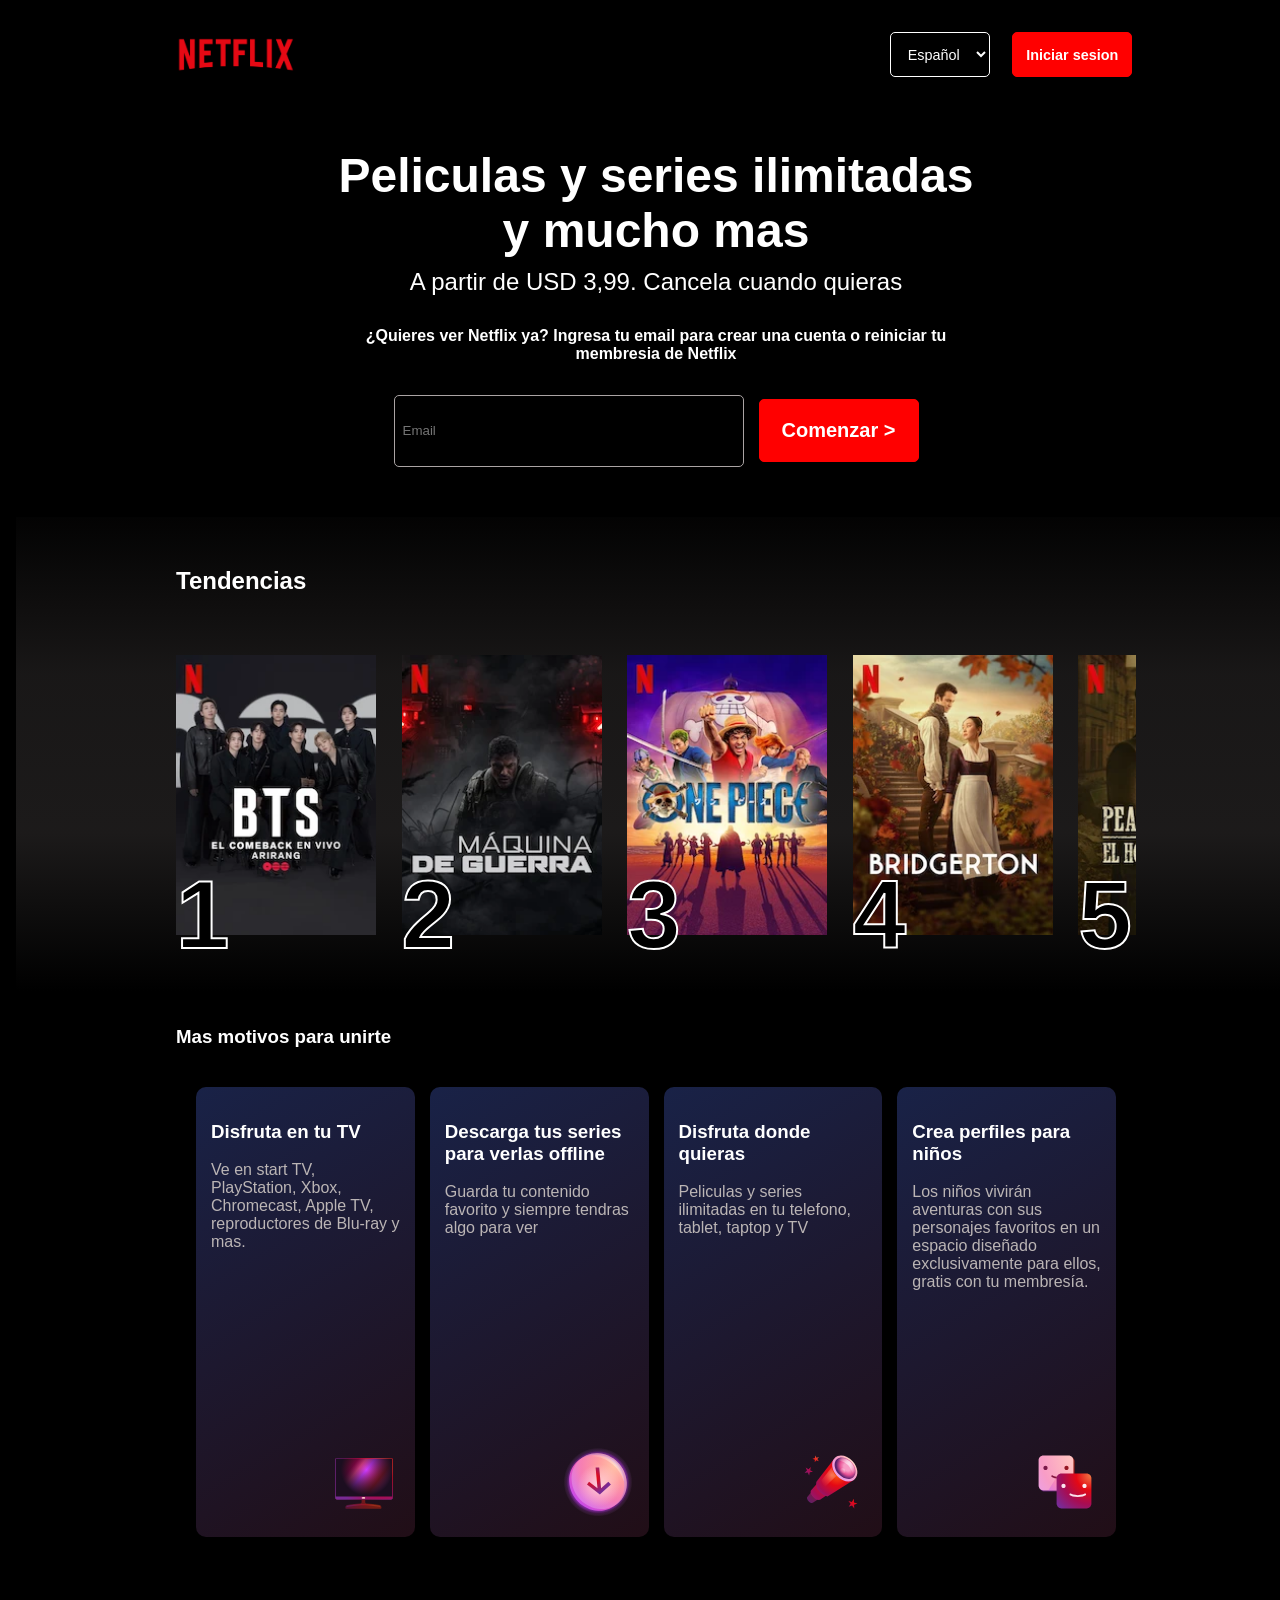
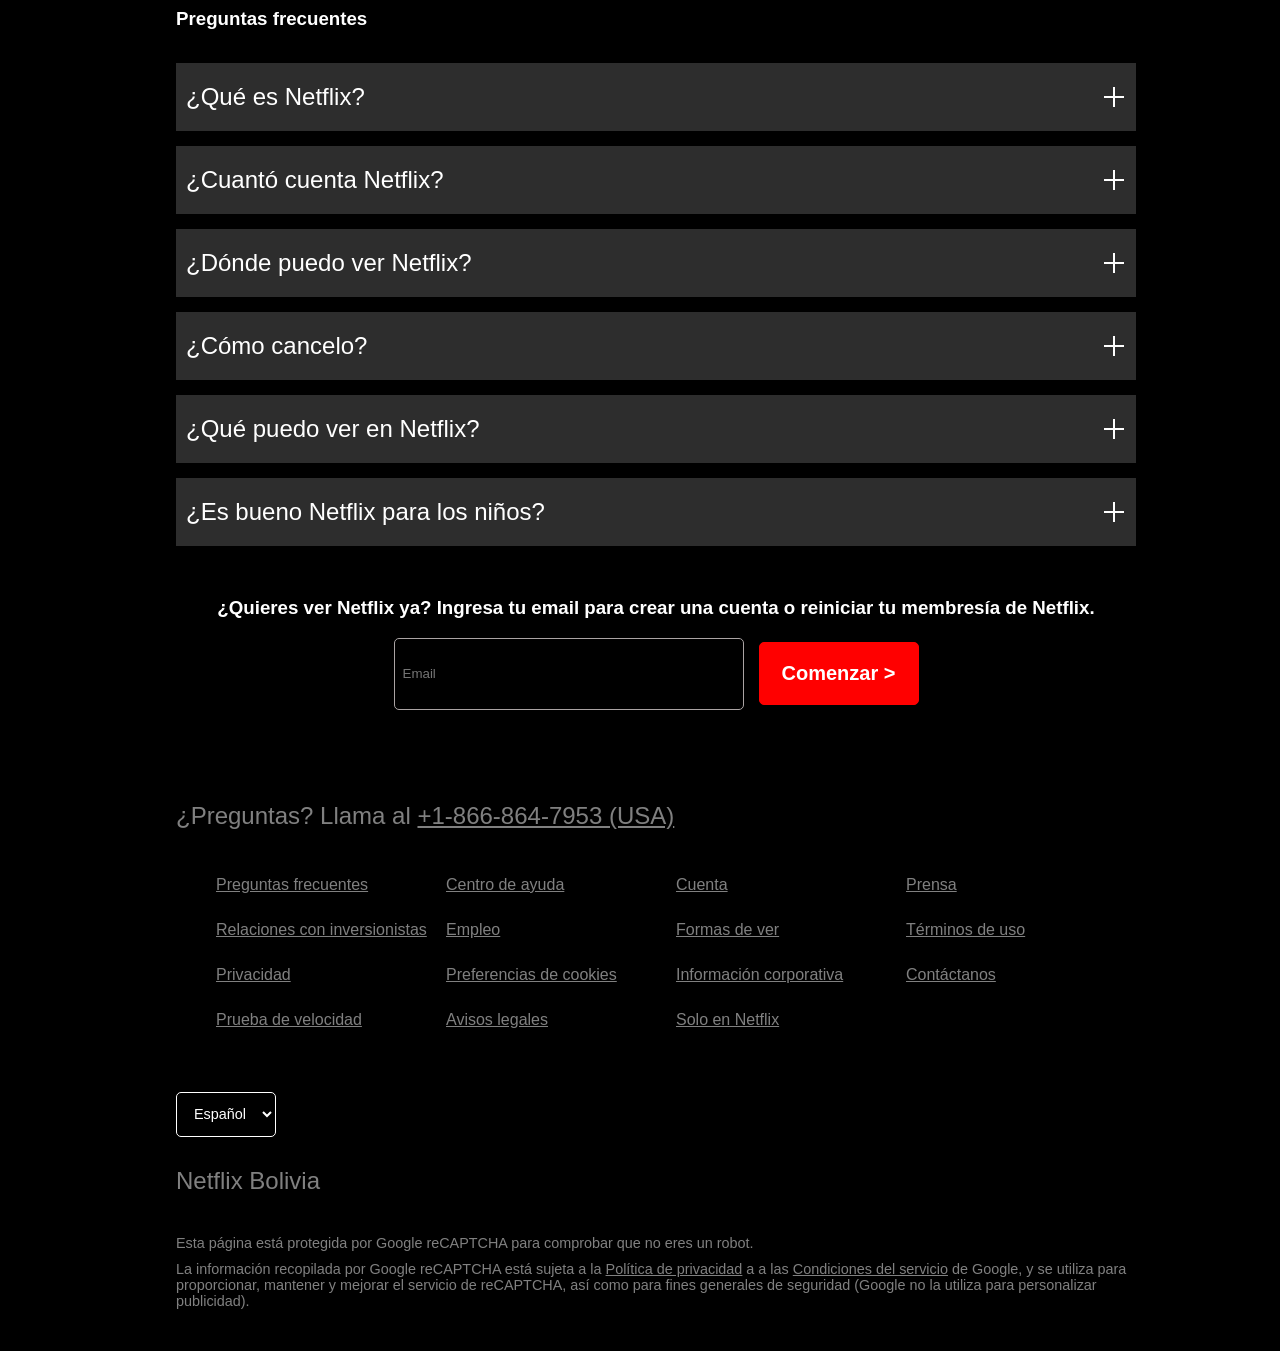
==== login.html @ 53a7bce1 "feat: se realizo el login para el acceso al sistema" ====
<!DOCTYPE html>
<html lang="en">

<head>
    <meta charset="UTF-8">
    <meta name="viewport" content="width=device-width, initial-scale=1.0">
    <link rel="stylesheet" href="styles/login.css">
    <title>Netflix</title>
</head>

<body>
    <div class="layout">
        <header class="header">
            <div class="header_components">
                <!-- <div > -->
                <img class="logo" src="./images/logo.png" alt="Logo Netflix">
                <!-- </div> -->
                <div class="header_comp">
                    <select class="languageSelect languageHeader" id="languageDrop">
                        <!-- <option value="">A</option> -->
                        <option value="es">Español</option>
                        <option value="en">English</option>
                    </select>
                    <button class="btn">Iniciar sesion</button>
                </div>
            </div>
        </header>
        <main>
            <section class="start">
                <div class="contenedor_start">
                    <h1>Peliculas y series ilimitadas y mucho mas</h1>
                    <p>A partir de USD 3,99. Cancela cuando quieras</p>

                    <form action="index.html" method="get">
                        <h4>¿Quieres ver Netflix ya? Ingresa tu email para crear una cuenta o reiniciar tu membresia de
                            Netflix</h4>
                        <div class="form_componentes">
                            <input class="input input_primer_inicio" type="Email" placeholder="Email" required>
                            <button type="submit" class="btn btn_init">Comenzar ></button>
                        </div>
                    </form>
                </div>
            </section>
            <section class="tendencias">
                <div class="tendencias_components">
                    <h2>Tendencias</h2>
                    <div class="contenedor_carrucel">
                        <div class="carrucel " style="background-image: url(./images/1_bts_arirang.webp);">
                            <h1>1</h1>
                        </div>
                        <div class="carrucel" style="background-image: url(./images/2_maquina_de_guerra.webp);">
                            <h1>2</h1>
                        </div>
                        <div class="carrucel" style="background-image: url(./images/3_one_piece.webp);">
                            <h1>3</h1>
                        </div>
                        <div class="carrucel" style="background-image: url(./images/4_bridgerton.webp);">
                            <h1>4</h1>
                        </div>
                        <div class="carrucel" style="background-image: url(./images/5_peaky_blinders.webp);">
                            <h1>5</h1>
                        </div>
                        <div class="carrucel" style="background-image: url(./images/6_reyna_del_flow.webp);">
                            <h1>6</h1>
                        </div>
                        <div class="carrucel" style="background-image: url(./images/7_un_novio_por_suscripcion.webp);">
                            <h1>7</h1>
                        </div>
                        <div class="carrucel" style="background-image: url(./images/8_the_walking_dead.webp);">
                            <h1>8</h1>
                        </div>
                        <div class="carrucel" style="background-image: url(./images/9_steel_ball_run.webp);">
                            <h1>9</h1>
                        </div>
                        <div class="carrucel" style="background-image: url(./images/10_one_piece.webp);">
                            <h1>10</h1>
                        </div>
                    </div>
                </div>
            </section>
            <section class="motivos">
                <h3>Mas motivos para unirte</h3>
                <div class="contenedor">
                    <div class="contenedor_motivos">
                        <h3>Disfruta en tu TV</h3>
                        <p>Ve en start TV, PlayStation, Xbox, Chromecast, Apple TV, reproductores de Blu-ray y mas.</p>
                        <div class="icono_motivos">
                            <svg width="72" height="72" viewBox="0 0 72 72" fill="none">
                                <g id="television-core-small">
                                    <path id="Vector" fill-rule="evenodd" clip-rule="evenodd"
                                        d="M37.2 53.3992C37.2 52.7365 36.6628 52.1992 36 52.1992H34.8C34.1373 52.1992 33.6 52.7365 33.6 53.3992V56.2636C33.6 56.9129 33.0834 57.4433 32.4347 57.4739C30.3013 57.5744 28.1719 57.7834 26.0546 58.1011L19.444 59.0926C18.2692 59.2688 17.4 60.2782 17.4 61.4662V62.0992C17.4 62.4304 17.6686 62.6992 18 62.6992H52.8C53.1314 62.6992 53.4 62.4304 53.4 62.0992V61.4662C53.4 60.2782 52.5309 59.2688 51.3561 59.0926L44.7454 58.1011C42.6282 57.7834 40.4987 57.5744 38.3653 57.4739C37.7167 57.4433 37.2 56.9129 37.2 56.2636V53.3992Z"
                                        fill="url(#paint0_radial_5179_1308)"></path>
                                    <path id="Vector_2"
                                        d="M18.6 60.7388C18.6 60.2306 18.9587 59.796 19.4602 59.711C22.0196 59.2775 29.7585 58.0508 35.4 58.0508C41.0415 58.0508 48.7804 59.2775 51.3398 59.711C51.8412 59.796 52.2 60.2306 52.2 60.7388C52.2 60.902 52.0575 61.0268 51.8967 61.0004C50.1219 60.707 40.9704 59.2409 35.4 59.2409C29.8295 59.2409 20.678 60.707 18.9033 61.0004C18.7425 61.0268 18.6 60.902 18.6 60.7388Z"
                                        fill="url(#paint1_radial_5179_1308)"></path>
                                    <path id="Vector_3"
                                        d="M63 12H8.99995C8.00584 12 7.19995 12.8059 7.19995 13.8V51.6C7.19995 52.5941 8.00584 53.4 8.99995 53.4H63C63.9941 53.4 64.8 52.5941 64.8 51.6V13.8C64.8 12.8059 63.9941 12 63 12Z"
                                        fill="url(#paint2_linear_5179_1308)"></path>
                                    <path id="Vector_4"
                                        d="M63 12H8.99995C8.00584 12 7.19995 12.8059 7.19995 13.8V51.6C7.19995 52.5941 8.00584 53.4 8.99995 53.4H63C63.9941 53.4 64.8 52.5941 64.8 51.6V13.8C64.8 12.8059 63.9941 12 63 12Z"
                                        fill="url(#paint3_radial_5179_1308)"></path>
                                    <path id="Vector_5" fill-rule="evenodd" clip-rule="evenodd"
                                        d="M8.99995 12.6H63C63.663 12.6 64.2 13.1372 64.2 13.8V50.4H7.79995V13.8C7.79995 13.1372 8.33719 12.6 8.99995 12.6ZM7.19995 50.4V13.8C7.19995 12.8059 8.00581 12 8.99995 12H63C63.9942 12 64.8 12.8059 64.8 13.8V50.4V51.6C64.8 52.5941 63.9942 53.4 63 53.4H8.99995C8.00581 53.4 7.19995 52.5941 7.19995 51.6V50.4Z"
                                        fill="url(#paint4_radial_5179_1308)"></path>
                                    <path id="Vector_6"
                                        d="M35.4 52.8C36.3941 52.8 37.2 52.3971 37.2 51.9C37.2 51.4029 36.3941 51 35.4 51C34.4059 51 33.6 51.4029 33.6 51.9C33.6 52.3971 34.4059 52.8 35.4 52.8Z"
                                        fill="url(#paint5_radial_5179_1308)"></path>
                                </g>
                                <defs>
                                    <radialGradient id="paint0_radial_5179_1308" cx="0" cy="0" r="1"
                                        gradientUnits="userSpaceOnUse"
                                        gradientTransform="translate(50.3269 49.3723) rotate(118.526) scale(55.1579 46.2871)">
                                        <stop stop-color="#802600"></stop>
                                        <stop offset="0.333333" stop-color="#6F181D"></stop>
                                        <stop offset="0.666667" stop-color="#5B1333"></stop>
                                        <stop offset="1" stop-color="#391945"></stop>
                                    </radialGradient>
                                    <radialGradient id="paint1_radial_5179_1308" cx="0" cy="0" r="1"
                                        gradientUnits="userSpaceOnUse"
                                        gradientTransform="translate(48.1077 53.6128) rotate(158.116) scale(32.7275 42.219)">
                                        <stop stop-color="#99421D"></stop>
                                        <stop offset="0.333333" stop-color="#99161D"></stop>
                                        <stop offset="0.666667" stop-color="#7D1845"></stop>
                                        <stop offset="1" stop-color="#59216E"></stop>
                                    </radialGradient>
                                    <linearGradient id="paint2_linear_5179_1308" x1="10.4727" y1="14.9572" x2="56.1755"
                                        y2="51.4814" gradientUnits="userSpaceOnUse">
                                        <stop stop-color="#99161D"></stop>
                                        <stop offset="0.245283" stop-color="#CA005B"></stop>
                                        <stop offset="0.346698" stop-color="#FF479A"></stop>
                                        <stop offset="0.46934" stop-color="#CC3CFF"></stop>
                                        <stop offset="0.735849" stop-color="#BC1A22"></stop>
                                        <stop offset="1" stop-color="#C94FF5"></stop>
                                    </linearGradient>
                                    <radialGradient id="paint3_radial_5179_1308" cx="0" cy="0" r="1"
                                        gradientUnits="userSpaceOnUse"
                                        gradientTransform="translate(38.6181 23.8286) rotate(90) scale(25.9571 25.8545)">
                                        <stop stop-color="#1C0E20" stop-opacity="0"></stop>
                                        <stop offset="1" stop-color="#1C0E20"></stop>
                                    </radialGradient>
                                    <radialGradient id="paint4_radial_5179_1308" cx="0" cy="0" r="1"
                                        gradientUnits="userSpaceOnUse"
                                        gradientTransform="translate(54 20.1938) rotate(144.293) scale(47.2897 44.8232)">
                                        <stop stop-color="#EF7744"></stop>
                                        <stop offset="0.333333" stop-color="#E50914"></stop>
                                        <stop offset="0.666667" stop-color="#A70D53"></stop>
                                        <stop offset="1" stop-color="#792A95"></stop>
                                    </radialGradient>
                                    <radialGradient id="paint5_radial_5179_1308" cx="0" cy="0" r="1"
                                        gradientUnits="userSpaceOnUse"
                                        gradientTransform="translate(36.525 51.3562) rotate(135) scale(4.58735)">
                                        <stop stop-color="#FFDCCC"></stop>
                                        <stop offset="0.333333" stop-color="#FFBDC0"></stop>
                                        <stop offset="0.666667" stop-color="#F89DC6"></stop>
                                        <stop offset="1" stop-color="#E4A1FA"></stop>
                                    </radialGradient>
                                </defs>
                            </svg>
                        </div>
                    </div>
                    <div class="contenedor_motivos">
                        <h3>Descarga tus series para verlas offline</h3>
                        <p>Guarda tu contenido favorito y siempre tendras algo para ver</p>
                        <div class="icono_motivos">
                            <svg width="72" height="72" viewBox="0 0 72 72" fill="none">
                                <g id="download-core-small">
                                    <path id="Vector"
                                        d="M36 70.2008C54.8882 70.2008 70.2001 54.8889 70.2001 36.0008C70.2001 17.1126 54.8882 1.80078 36 1.80078C17.1119 1.80078 1.80005 17.1126 1.80005 36.0008C1.80005 54.8889 17.1119 70.2008 36 70.2008Z"
                                        fill="url(#paint0_radial_5179_7940)"></path>
                                    <path id="Vector_2" opacity="0.4"
                                        d="M64.7658 36.195C65.5206 51.5916 53.7908 63.5824 38.5668 62.977C23.3428 62.3722 10.3893 49.4 9.63446 34.0034C8.87954 18.6068 20.6091 6.61594 35.8331 7.22116C51.0571 7.82638 64.0104 20.7984 64.7658 36.195Z"
                                        fill="url(#paint1_radial_5179_7940)"></path>
                                    <path id="Vector_3"
                                        d="M62.3657 37.9958C63.1205 53.3924 51.3908 65.3832 36.1668 64.7778C20.9428 64.173 7.9893 51.2008 7.23444 35.8041C6.47952 20.4075 18.2091 8.41672 33.4331 9.02194C48.6571 9.62716 61.6103 22.5992 62.3657 37.9958Z"
                                        fill="url(#paint2_radial_5179_7940)"></path>
                                    <path id="Vector_4" opacity="0.5"
                                        d="M64.7658 36.195C65.5206 51.5916 53.7908 63.5824 38.5668 62.977C23.3428 62.3722 10.3893 49.4 9.63446 34.0034C8.87954 18.6068 20.6091 6.61594 35.8331 7.22116C51.0571 7.82638 64.0104 20.7984 64.7658 36.195Z"
                                        fill="url(#paint3_radial_5179_7940)"></path>
                                    <path id="Vector_5" opacity="0.6"
                                        d="M36.9 60.6C48.6636 60.6 58.2 51.0637 58.2 39.3C58.2 27.5363 48.6636 18 36.9 18C25.1363 18 15.6 27.5363 15.6 39.3C15.6 51.0637 25.1363 60.6 36.9 60.6Z"
                                        fill="url(#paint4_radial_5179_7940)"></path>
                                    <path id="Vector_6" fill-rule="evenodd" clip-rule="evenodd"
                                        d="M39.0849 42.2727L46.3387 35.76L48.8945 38.5142L38.9118 47.477L37.8466 48.4333L36.6071 47.477L24.9899 38.5142L27.0434 35.76L35.4849 42.2727L33.6 21.6016H37.2L39.0849 42.2727Z"
                                        fill="url(#paint5_radial_5179_7940)"></path>
                                    <path id="Vector_7" opacity="0.4" fill-rule="evenodd" clip-rule="evenodd"
                                        d="M61.6566 34.9618C61.7832 35.3893 62.391 35.3233 62.3694 34.878C61.6962 21.1369 50.1509 9.55975 36.5817 9.01957C34.4606 8.93515 32.4155 9.12541 30.4772 9.55909C30.0745 9.64915 30.1575 10.2082 30.5697 10.2246C45.0094 10.7979 57.6246 21.2971 61.6566 34.9618Z"
                                        fill="url(#paint6_radial_5179_7940)"></path>
                                </g>
                                <defs>
                                    <radialGradient id="paint0_radial_5179_7940" cx="0" cy="0" r="1"
                                        gradientUnits="userSpaceOnUse"
                                        gradientTransform="translate(36.0001 36.1837) rotate(-90) scale(34.3829)">
                                        <stop offset="0.782019" stop-color="#982DBE"></stop>
                                        <stop offset="0.906819" stop-color="#B038DC" stop-opacity="0.2"></stop>
                                        <stop offset="1" stop-color="#E4A1FA" stop-opacity="0"></stop>
                                    </radialGradient>
                                    <radialGradient id="paint1_radial_5179_7940" cx="0" cy="0" r="1"
                                        gradientUnits="userSpaceOnUse"
                                        gradientTransform="translate(52.9937 20.0992) rotate(135) scale(49.9836)">
                                        <stop stop-color="#FFDCCC"></stop>
                                        <stop offset="0.333333" stop-color="#FFBDC0"></stop>
                                        <stop offset="0.666667" stop-color="#F89DC6"></stop>
                                        <stop offset="1" stop-color="#E4A1FA"></stop>
                                    </radialGradient>
                                    <radialGradient id="paint2_radial_5179_7940" cx="0" cy="0" r="1"
                                        gradientUnits="userSpaceOnUse"
                                        gradientTransform="translate(52.7999 19.6937) rotate(135) scale(53.1037)">
                                        <stop stop-color="#FFA984"></stop>
                                        <stop offset="0.333333" stop-color="#FF787F"></stop>
                                        <stop offset="0.666667" stop-color="#F45FA2"></stop>
                                        <stop offset="1" stop-color="#C44AF1"></stop>
                                    </radialGradient>
                                    <radialGradient id="paint3_radial_5179_7940" cx="0" cy="0" r="1"
                                        gradientUnits="userSpaceOnUse"
                                        gradientTransform="translate(52.9937 20.0992) rotate(135) scale(49.9836)">
                                        <stop stop-color="#FFDCCC"></stop>
                                        <stop offset="0.333333" stop-color="#FFBDC0"></stop>
                                        <stop offset="0.666667" stop-color="#F89DC6"></stop>
                                        <stop offset="1" stop-color="#E4A1FA"></stop>
                                    </radialGradient>
                                    <radialGradient id="paint4_radial_5179_7940" cx="0" cy="0" r="1"
                                        gradientUnits="userSpaceOnUse"
                                        gradientTransform="translate(36.9 39.3) scale(21.3)">
                                        <stop stop-color="white"></stop>
                                        <stop offset="1" stop-color="white" stop-opacity="0"></stop>
                                    </radialGradient>
                                    <radialGradient id="paint5_radial_5179_7940" cx="0" cy="0" r="1"
                                        gradientUnits="userSpaceOnUse"
                                        gradientTransform="translate(31.2 32.1016) rotate(39.5226) scale(15.5567)">
                                        <stop stop-color="#EF7744"></stop>
                                        <stop offset="0.2406" stop-color="#E50914"></stop>
                                        <stop offset="1" stop-color="#792A95"></stop>
                                    </radialGradient>
                                    <radialGradient id="paint6_radial_5179_7940" cx="0" cy="0" r="1"
                                        gradientUnits="userSpaceOnUse"
                                        gradientTransform="translate(50.7 21.3) rotate(-180) scale(30)">
                                        <stop stop-color="white"></stop>
                                        <stop offset="1" stop-color="white" stop-opacity="0"></stop>
                                    </radialGradient>
                                </defs>
                            </svg>
                        </div>
                    </div>
                    <div class="contenedor_motivos">
                        <h3>Disfruta donde quieras</h3>
                        <p>Peliculas y series ilimitadas en tu telefono, tablet, taptop y TV</p>
                        <div class="icono_motivos">
                            <svg width="72" height="72" viewBox="0 0 72 72" fill="none">
                                <g id="telescope-core-small">
                                    <path id="Vector"
                                        d="M24.0492 36.6016L33.6 46.3898L17.8029 56.8633C17.8029 56.8633 15.8891 57.6983 13.625 55.2638C11.361 52.8293 12.1235 51.238 12.1235 51.238L24.0492 36.6016Z"
                                        fill="url(#paint0_radial_5179_1664)"></path>
                                    <path id="Vector_2"
                                        d="M25.0344 34.1992L36 46.151L25.0616 53.8043C25.0616 53.8043 21.8289 55.0984 18.0987 51.0172C14.3686 46.9358 15.9198 44.5105 15.9198 44.5105L25.0344 34.1992Z"
                                        fill="url(#paint1_radial_5179_1664)"></path>
                                    <path id="Vector_3"
                                        d="M39 13.0195L59.1 33.6788L32.5325 50.4142C32.5325 50.4142 28.7459 50.2552 24.3978 45.4897C20.0498 40.7243 21.4096 35.8101 21.4096 35.8101L39 13.0195Z"
                                        fill="url(#paint2_radial_5179_1664)"></path>
                                    <path id="Vector_4"
                                        d="M57.6709 15.3516C63.1044 21.2807 63.9858 29.2883 59.6386 33.2371C55.2916 37.186 47.3628 35.5806 41.9292 29.6515C36.4954 23.7224 35.6145 15.7148 39.9615 11.766C44.3084 7.81716 52.2372 9.42252 57.6709 15.3516Z"
                                        fill="url(#paint3_radial_5179_1664)"></path>
                                    <path id="Vector_5"
                                        d="M58.3787 31.255C54.8121 34.5032 48.2143 33.0817 43.6421 28.0798C39.07 23.078 38.2547 16.39 41.8213 13.1419C45.3879 9.89364 51.9857 11.3152 56.5579 16.3171C61.1298 21.3189 61.9452 28.0069 58.3787 31.255Z"
                                        fill="url(#paint4_radial_5179_1664)"></path>
                                    <path id="Vector_6" opacity="0.85"
                                        d="M59.6783 28.823C60.576 24.1785 59.6544 20.5934 56.1603 16.6199C52.6662 12.6464 47.3508 10.8657 43.7796 12.7598C39.371 15.098 48.3734 13.5961 53.4577 19.5815C57.8259 24.724 58.8516 33.1009 59.6783 28.823Z"
                                        fill="url(#paint5_radial_5179_1664)"></path>
                                    <path id="Vector_7" opacity="0.4"
                                        d="M50.3979 25.2452C50.4549 26.7239 49.2932 27.7677 47.8032 27.5766C46.3131 27.3856 45.059 26.032 45.002 24.5532C44.945 23.0745 46.1067 22.0307 47.5968 22.2218C49.0868 22.4128 50.341 23.7664 50.3979 25.2452Z"
                                        fill="url(#paint6_radial_5179_1664)"></path>
                                    <path id="Vector_8" opacity="0.6"
                                        d="M36.9217 21.0039L26.4258 34.3627C26.3297 36.4604 28.2903 39.5534 30.0334 40.8344L41.2345 29.9105C39.6 28.2005 36.9591 24.1025 36.9217 21.0039Z"
                                        fill="url(#paint7_radial_5179_1664)"></path>
                                    <path id="Vector_9" fill-rule="evenodd" clip-rule="evenodd"
                                        d="M20.0576 9.60156L21.479 11.7187L24 11.0654L22.3575 13.0272L23.7789 15.1444L21.3424 14.2397L19.7 16.2016L19.8365 13.6806L17.4 12.7759L19.9209 12.1225L20.0576 9.60156ZM58.776 52.8016L58.9623 56.4685L62.4 57.4188L59.0774 58.7347L59.2637 62.4016L57.0239 59.548L53.7014 60.8638L55.6397 57.7843L53.4 54.9307L56.8377 55.8811L58.776 52.8016ZM15.206 24.2101L15.8768 21.0016L13.4793 23.1964L10.6853 21.5563L11.9975 24.553L9.59998 26.7478L12.8085 26.405L14.1207 29.4016L14.7915 26.1931L18 25.8502L15.206 24.2101Z"
                                        fill="url(#paint8_linear_5179_1664)"></path>
                                </g>
                                <defs>
                                    <radialGradient id="paint0_radial_5179_1664" cx="0" cy="0" r="1"
                                        gradientUnits="userSpaceOnUse"
                                        gradientTransform="translate(36.6875 32.7016) rotate(135) scale(34.9134)">
                                        <stop stop-color="#99421D"></stop>
                                        <stop offset="0.333333" stop-color="#99161D"></stop>
                                        <stop offset="0.666667" stop-color="#7D1845"></stop>
                                        <stop offset="1" stop-color="#59216E"></stop>
                                    </radialGradient>
                                    <radialGradient id="paint1_radial_5179_1664" cx="0" cy="0" r="1"
                                        gradientUnits="userSpaceOnUse"
                                        gradientTransform="translate(42.5937 27.2992) rotate(135) scale(44.5477 44.5279)">
                                        <stop stop-color="#EF7744"></stop>
                                        <stop offset="0.333333" stop-color="#E50914"></stop>
                                        <stop offset="0.666667" stop-color="#A70D53"></stop>
                                        <stop offset="1" stop-color="#792A95"></stop>
                                    </radialGradient>
                                    <radialGradient id="paint2_radial_5179_1664" cx="0" cy="0" r="1"
                                        gradientUnits="userSpaceOnUse"
                                        gradientTransform="translate(42.3 29.106) rotate(135) scale(31.8127)">
                                        <stop stop-color="#FB540D"></stop>
                                        <stop offset="0.333333" stop-color="#E50914"></stop>
                                        <stop offset="0.666667" stop-color="#A70D53"></stop>
                                        <stop offset="1" stop-color="#792A95"></stop>
                                    </radialGradient>
                                    <radialGradient id="paint3_radial_5179_1664" cx="0" cy="0" r="1"
                                        gradientUnits="userSpaceOnUse"
                                        gradientTransform="translate(57.675 14.7078) rotate(134.326) scale(24.0433 24.0367)">
                                        <stop stop-color="#FFDCCC"></stop>
                                        <stop offset="0.333333" stop-color="#FFBDC0"></stop>
                                        <stop offset="0.666667" stop-color="#F89DC6"></stop>
                                        <stop offset="1" stop-color="#E4A1FA"></stop>
                                    </radialGradient>
                                    <radialGradient id="paint4_radial_5179_1664" cx="0" cy="0" r="1"
                                        gradientUnits="userSpaceOnUse"
                                        gradientTransform="translate(52.1305 21.273) rotate(141.875) scale(9.87138 12.8159)">
                                        <stop offset="0.307292" stop-color="#F89DC6"></stop>
                                        <stop offset="0.645392" stop-color="#E75094"></stop>
                                        <stop offset="1" stop-color="#59216E"></stop>
                                    </radialGradient>
                                    <radialGradient id="paint5_radial_5179_1664" cx="0" cy="0" r="1"
                                        gradientUnits="userSpaceOnUse"
                                        gradientTransform="translate(55.8 15.6) rotate(135) scale(13.1522)">
                                        <stop stop-color="white"></stop>
                                        <stop offset="1" stop-color="white" stop-opacity="0"></stop>
                                    </radialGradient>
                                    <radialGradient id="paint6_radial_5179_1664" cx="0" cy="0" r="1"
                                        gradientUnits="userSpaceOnUse"
                                        gradientTransform="translate(49.2362 22.9648) rotate(131.079) scale(5.08644 6.006)">
                                        <stop stop-color="white"></stop>
                                        <stop offset="1" stop-color="white" stop-opacity="0"></stop>
                                    </radialGradient>
                                    <radialGradient id="paint7_radial_5179_1664" cx="0" cy="0" r="1"
                                        gradientUnits="userSpaceOnUse"
                                        gradientTransform="translate(36.8758 29.1353) rotate(137.622) scale(13.5764)">
                                        <stop stop-color="#FFA984"></stop>
                                        <stop offset="1" stop-color="#F7636B" stop-opacity="0"></stop>
                                    </radialGradient>
                                    <linearGradient id="paint8_linear_5179_1664" x1="44.65" y1="27.9016" x2="24.25"
                                        y2="48.3016" gradientUnits="userSpaceOnUse">
                                        <stop stop-color="#EF7744"></stop>
                                        <stop offset="0.333333" stop-color="#E50914"></stop>
                                        <stop offset="0.666667" stop-color="#A70D53"></stop>
                                        <stop offset="1" stop-color="#792A95"></stop>
                                    </linearGradient>
                                </defs>
                            </svg>
                        </div>
                    </div>
                    <div class="contenedor_motivos">
                        <h3>Crea perfiles para niños</h3>
                        <p>Los niños vivirán aventuras con sus personajes favoritos en un espacio diseñado
                            exclusivamente
                            para
                            ellos, gratis con tu membresía.</p>
                        <div class="icono_motivos">
                            <svg width="72" height="72" viewBox="0 0 72 72" fill="none">
                                <g id="profiles-core-small">
                                    <path id="Vector"
                                        d="M10.8 15.6008C10.8 12.9499 12.949 10.8008 15.5999 10.8008H40.8C43.4509 10.8008 45.6 12.9498 45.6 15.6008V40.8007C45.6 43.4516 43.4509 45.6007 40.8 45.6007H15.6C12.949 45.6007 10.8 43.4517 10.8 40.8007V15.6008Z"
                                        fill="url(#paint0_radial_5179_7919)"></path>
                                    <path id="Vector_2"
                                        d="M9.59998 14.4016C9.59998 11.7506 11.749 9.60162 14.4 9.60156H39.6C42.251 9.60156 44.4 11.7506 44.4 14.4016V39.6015C44.4 42.2525 42.251 44.4015 39.6 44.4015H14.4C11.749 44.4016 9.59998 42.2525 9.59998 39.6015V14.4016Z"
                                        fill="url(#paint1_radial_5179_7919)"></path>
                                    <path id="Vector_3"
                                        d="M18.6 21.9008C18.6 23.0606 17.6598 24.0008 16.5 24.0008C15.3402 24.0008 14.4 23.0606 14.4 21.9008C14.4 20.741 15.3402 19.8008 16.5 19.8008C17.6598 19.8008 18.6 20.741 18.6 21.9008Z"
                                        fill="url(#paint2_radial_5179_7919)"></path>
                                    <path id="Vector_4"
                                        d="M39.6 21.9008C39.6 23.0606 38.6598 24.0008 37.5 24.0008C36.3402 24.0008 35.4 23.0606 35.4 21.9008C35.4 20.741 36.3402 19.8008 37.5 19.8008C38.6598 19.8008 39.6 20.741 39.6 21.9008Z"
                                        fill="url(#paint3_radial_5179_7919)"></path>
                                    <path id="Vector_5"
                                        d="M23.6713 29.4501C23.2437 29.1967 22.6917 29.3379 22.4383 29.7655C22.1848 30.1932 22.3261 30.7452 22.7537 30.9986C23.8254 31.6337 26.769 32.7744 30.6375 32.7744C34.506 32.7744 37.4497 31.6337 38.5213 30.9986C38.949 30.7452 39.0902 30.1932 38.8368 29.7655C38.5834 29.3379 38.0313 29.1967 37.6037 29.4501C36.8191 29.9151 34.194 30.9744 30.6375 30.9744C27.081 30.9744 24.456 29.9151 23.6713 29.4501Z"
                                        fill="url(#paint4_radial_5179_7919)"></path>
                                    <path id="Vector_6" opacity="0.35"
                                        d="M19.2 44.4016H28.2L32.4 27.6016C30.2787 28.1801 28.4542 29.5387 27.2921 31.4053L19.2 44.4016Z"
                                        fill="url(#paint5_radial_5179_7919)"></path>
                                    <path id="Vector_7"
                                        d="M27.6 32.4016C27.6 29.7506 29.749 27.6016 32.4 27.6016L57.6 27.6016C60.2508 27.6016 62.4 29.7506 62.4 32.4016V57.6015C62.4 60.2524 60.2508 62.4016 57.6 62.4016H32.4C29.749 62.4016 27.6 60.2524 27.6 57.6016V32.4016Z"
                                        fill="url(#paint6_radial_5179_7919)"></path>
                                    <path id="Vector_8"
                                        d="M36.6 39.9008C36.6 41.0606 35.6598 42.0008 34.5 42.0008C33.3402 42.0008 32.4 41.0606 32.4 39.9008C32.4 38.741 33.3402 37.8008 34.5 37.8008C35.6598 37.8008 36.6 38.741 36.6 39.9008Z"
                                        fill="url(#paint7_radial_5179_7919)"></path>
                                    <path id="Vector_9"
                                        d="M57.6 39.9008C57.6 41.0606 56.6598 42.0008 55.5 42.0008C54.3402 42.0008 53.4 41.0606 53.4 39.9008C53.4 38.741 54.3402 37.8008 55.5 37.8008C56.6598 37.8008 57.6 38.741 57.6 39.9008Z"
                                        fill="url(#paint8_radial_5179_7919)"></path>
                                    <path id="Vector_10"
                                        d="M41.8213 47.6025C41.3937 47.349 40.8416 47.4903 40.5882 47.9179C40.3348 48.3455 40.476 48.8976 40.9037 49.1509C41.9753 49.786 44.919 50.9267 48.7875 50.9267C52.656 50.9267 55.5996 49.786 56.6713 49.1509C57.0989 48.8976 57.2402 48.3455 56.9867 47.9179C56.7333 47.4903 56.1813 47.349 55.7537 47.6025C54.969 48.0674 52.344 49.1267 48.7875 49.1267C45.231 49.1267 42.6059 48.0674 41.8213 47.6025Z"
                                        fill="url(#paint9_radial_5179_7919)"></path>
                                </g>
                                <defs>
                                    <radialGradient id="paint0_radial_5179_7919" cx="0" cy="0" r="1"
                                        gradientUnits="userSpaceOnUse"
                                        gradientTransform="translate(39.075 17.6882) rotate(135) scale(32.8097)">
                                        <stop stop-color="#99421D"></stop>
                                        <stop offset="0.333333" stop-color="#99161D"></stop>
                                        <stop offset="0.666667" stop-color="#7D1845"></stop>
                                        <stop offset="1" stop-color="#59216E"></stop>
                                    </radialGradient>
                                    <radialGradient id="paint1_radial_5179_7919" cx="0" cy="0" r="1"
                                        gradientUnits="userSpaceOnUse"
                                        gradientTransform="translate(62.4 8.70157) rotate(133.87) scale(75.3216)">
                                        <stop stop-color="#FFDCCC"></stop>
                                        <stop offset="0.333333" stop-color="#FFBDC0"></stop>
                                        <stop offset="0.666667" stop-color="#F89DC6"></stop>
                                        <stop offset="1" stop-color="#E4A1FA"></stop>
                                    </radialGradient>
                                    <radialGradient id="paint2_radial_5179_7919" cx="0" cy="0" r="1"
                                        gradientUnits="userSpaceOnUse"
                                        gradientTransform="translate(60.3 11.1008) rotate(133.939) scale(68.7426 55.9547)">
                                        <stop stop-color="#99421D"></stop>
                                        <stop offset="0.333333" stop-color="#99161D"></stop>
                                        <stop offset="0.666667" stop-color="#7D1845"></stop>
                                        <stop offset="1" stop-color="#59216E"></stop>
                                    </radialGradient>
                                    <radialGradient id="paint3_radial_5179_7919" cx="0" cy="0" r="1"
                                        gradientUnits="userSpaceOnUse"
                                        gradientTransform="translate(60.3 11.1008) rotate(133.939) scale(68.7426 55.9547)">
                                        <stop stop-color="#99421D"></stop>
                                        <stop offset="0.333333" stop-color="#99161D"></stop>
                                        <stop offset="0.666667" stop-color="#7D1845"></stop>
                                        <stop offset="1" stop-color="#59216E"></stop>
                                    </radialGradient>
                                    <radialGradient id="paint4_radial_5179_7919" cx="0" cy="0" r="1"
                                        gradientUnits="userSpaceOnUse"
                                        gradientTransform="translate(60.3 11.0994) rotate(133.939) scale(68.7426 55.9548)">
                                        <stop stop-color="#99421D"></stop>
                                        <stop offset="0.333333" stop-color="#99161D"></stop>
                                        <stop offset="0.666667" stop-color="#7D1845"></stop>
                                        <stop offset="1" stop-color="#59216E"></stop>
                                    </radialGradient>
                                    <radialGradient id="paint5_radial_5179_7919" cx="0" cy="0" r="1"
                                        gradientUnits="userSpaceOnUse"
                                        gradientTransform="translate(39.6 27.9016) rotate(135) scale(23.3345)">
                                        <stop stop-color="#FFA984"></stop>
                                        <stop offset="0.333333" stop-color="#FF787F"></stop>
                                        <stop offset="0.666667" stop-color="#F45FA2"></stop>
                                        <stop offset="1" stop-color="#C44AF1"></stop>
                                    </radialGradient>
                                    <radialGradient id="paint6_radial_5179_7919" cx="0" cy="0" r="1"
                                        gradientUnits="userSpaceOnUse"
                                        gradientTransform="translate(61.8 29.7016) rotate(135) scale(43.2749)">
                                        <stop stop-color="#EF7744"></stop>
                                        <stop offset="0.333333" stop-color="#E50914"></stop>
                                        <stop offset="0.666667" stop-color="#A70D53"></stop>
                                        <stop offset="1" stop-color="#792A95"></stop>
                                    </radialGradient>
                                    <radialGradient id="paint7_radial_5179_7919" cx="0" cy="0" r="1"
                                        gradientUnits="userSpaceOnUse"
                                        gradientTransform="translate(62.1 11.1008) rotate(137.146) scale(73.6614 60.3576)">
                                        <stop stop-color="#FFDCCC"></stop>
                                        <stop offset="0.333333" stop-color="#FDF6F6"></stop>
                                        <stop offset="0.666667" stop-color="#FADCE9"></stop>
                                        <stop offset="1" stop-color="#E4A1FA"></stop>
                                    </radialGradient>
                                    <radialGradient id="paint8_radial_5179_7919" cx="0" cy="0" r="1"
                                        gradientUnits="userSpaceOnUse"
                                        gradientTransform="translate(62.1 11.1008) rotate(137.146) scale(73.6614 60.3576)">
                                        <stop stop-color="#FFDCCC"></stop>
                                        <stop offset="0.333333" stop-color="#FDF6F6"></stop>
                                        <stop offset="0.666667" stop-color="#FADCE9"></stop>
                                        <stop offset="1" stop-color="#E4A1FA"></stop>
                                    </radialGradient>
                                    <radialGradient id="paint9_radial_5179_7919" cx="0" cy="0" r="1"
                                        gradientUnits="userSpaceOnUse"
                                        gradientTransform="translate(62.1 11.1017) rotate(137.146) scale(73.6614 60.3576)">
                                        <stop stop-color="#FFDCCC"></stop>
                                        <stop offset="0.333333" stop-color="#FDF6F6"></stop>
                                        <stop offset="0.666667" stop-color="#FADCE9"></stop>
                                        <stop offset="1" stop-color="#E4A1FA"></stop>
                                    </radialGradient>
                                </defs>
                            </svg>
                        </div>
                    </div>
                </div>
            </section>
            <section class="preguntasFrecuentes">
                <h3>Preguntas frecuentes</h3>
                <div>
                    <div class="titulo">
                        <p>¿Qué es Netflix?</p>
                        <svg class="open open_one" viewBox="0 0 24 24" width="24" height="24" data-icon="PlusMedium"
                            data-icon-id=":R2lakq6lalaanb96:" aria-hidden="true"
                            class="default-ltr-iqcdef-cache-120l5y1 e1jjil15" xmlns="http://www.w3.org/2000/svg"
                            fill="none" role="img">
                            <path fill="currentColor" fill-rule="evenodd" d="M11 11V2h2v9h9v2h-9v9h-2v-9H2v-2z"
                                clip-rule="evenodd"></path>
                        </svg>
                    </div>
                    <div class="contenido">
                        <p>Netflix es un servicio de streaming que ofrece una gran variedad de películas, series y
                            documentales
                            premiados en casi cualquier pantalla conectada a internet. <br>Todo lo que quieras ver, sin
                            límites
                            ni comerciales, a un costo muy accesible. Siempre hay algo nuevo por descubrir, ¡y todas las
                            semanas
                            se agregan más películas y series!
                        </p>
                    </div>
                </div>
                <div>
                    <div class="titulo">
                        <p>¿Cuantó cuenta Netflix?</p>
                        <svg class="open" viewBox="0 0 24 24" width="24" height="24" data-icon="PlusMedium"
                            data-icon-id=":R2lakq6lalaanb96:" aria-hidden="true"
                            class="default-ltr-iqcdef-cache-120l5y1 e1jjil15" xmlns="http://www.w3.org/2000/svg"
                            fill="none" role="img">
                            <path fill="currentColor" fill-rule="evenodd" d="M11 11V2h2v9h9v2h-9v9h-2v-9H2v-2z"
                                clip-rule="evenodd"></path>
                        </svg>
                    </div>

                    <div class="contenido">
                        <p>Disfruta de Netflix en tu smartphone, tablet, smart TV, laptop o dispositivo de streaming,
                            todo
                            por
                            una tarifa plana mensual. Planes desde USD 3,99 hasta USD 7,99/mes.</p>
                    </div>
                </div>
                <div>
                    <div class="titulo">
                        <p>¿Dónde puedo ver Netflix?</p> <svg class="open" viewBox="0 0 24 24" width="24" height="24"
                            data-icon="PlusMedium" data-icon-id=":R2lakq6lalaanb96:" aria-hidden="true"
                            class="default-ltr-iqcdef-cache-120l5y1 e1jjil15" xmlns="http://www.w3.org/2000/svg"
                            fill="none" role="img">
                            <path fill="currentColor" fill-rule="evenodd" d="M11 11V2h2v9h9v2h-9v9h-2v-9H2v-2z"
                                clip-rule="evenodd"></path>
                        </svg>
                    </div>
                    <div class="contenido">
                        <p>Disfruta donde quieras, cuando quieras. Inicia sesión en tu cuenta de Netflix para ver
                            contenido
                            al
                            instante a través de netflix.com desde tu computadora personal o en cualquier dispositivo
                            con
                            conexión a internet que cuente con la app de Netflix, como smart TV, smartphones, tablets,
                            reproductores multimedia y consolas de juegos. <br>Además, puedes descargar tus series
                            favoritas
                            con
                            la app para iOS o Android. Con la función de descarga, puedes ver contenido donde vayas y
                            sin
                            conexión a internet. Lleva Netflix contigo adonde sea.</p>
                    </div>
                </div>
                <div>
                    <div class="titulo">
                        <p>¿Cómo cancelo?</p> <svg class="open" viewBox="0 0 24 24" width="24" height="24"
                            data-icon="PlusMedium" data-icon-id=":R2lakq6lalaanb96:" aria-hidden="true"
                            class="default-ltr-iqcdef-cache-120l5y1 e1jjil15" xmlns="http://www.w3.org/2000/svg"
                            fill="none" role="img">
                            <path fill="currentColor" fill-rule="evenodd" d="M11 11V2h2v9h9v2h-9v9h-2v-9H2v-2z"
                                clip-rule="evenodd"></path>
                        </svg>
                    </div>
                    <div class="contenido">
                        <p>Netflix es flexible. Cancela la membresía online con solo dos clics. No hay cargos por
                            cancelación.
                            Inicia o cancela tu cuenta cuando quieras.</p>
                    </div>
                </div>
                <div>
                    <div class="titulo">
                        <p>¿Qué puedo ver en Netflix?</p> <svg class="open" viewBox="0 0 24 24" width="24" height="24"
                            data-icon="PlusMedium" data-icon-id=":R2lakq6lalaanb96:" aria-hidden="true"
                            class="default-ltr-iqcdef-cache-120l5y1 e1jjil15" xmlns="http://www.w3.org/2000/svg"
                            fill="none" role="img">
                            <path fill="currentColor" fill-rule="evenodd" d="M11 11V2h2v9h9v2h-9v9h-2v-9H2v-2z"
                                clip-rule="evenodd"></path>
                        </svg>
                    </div>
                    <div class="contenido">
                        <p>Netflix tiene un amplio catálogo de películas, series, documentales, animes, originales
                            premiados
                            y
                            más. Todo lo que quieras ver, cuando quieras.</p>
                    </div>
                </div>
                <div>
                    <div class="titulo">
                        <p>¿Es bueno Netflix para los niños?</p> <svg class="open" viewBox="0 0 24 24" width="24"
                            height="24" data-icon="PlusMedium" data-icon-id=":R2lakq6lalaanb96:" aria-hidden="true"
                            class="default-ltr-iqcdef-cache-120l5y1 e1jjil15" xmlns="http://www.w3.org/2000/svg"
                            fill="none" role="img">
                            <path fill="currentColor" fill-rule="evenodd" d="M11 11V2h2v9h9v2h-9v9h-2v-9H2v-2z"
                                clip-rule="evenodd"></path>
                        </svg>
                    </div>
                    <div class="contenido">
                        <p>La experiencia de Netflix para niños está incluida en la membresía para que los padres tengan
                            el
                            control mientras los peques disfrutan series y películas familiares en su propio espacio.
                            <br>Los
                            perfiles para niños incluyen controles parentales protegidos por PIN que te permiten
                            restringir
                            el
                            contenido que pueden ver los niños en función de la clasificación por edad y bloquear
                            determinados
                            títulos que no quieras que los niños vean.
                        </p>
                    </div>
                </div>
            </section>
            <section class="inicioSesion">
                <h3>¿Quieres ver Netflix ya? Ingresa tu email para crear una cuenta o reiniciar tu membresía de Netflix.
                </h3>
                <form action="index.html" method="get">
                    <div class="form_inicio_sesion">
                        <input class=" input input_segundo_inicio" type="Email" placeholder="Email" required>
                        <button type="submit" class="btn btn_init">Comenzar ></button>
                    </div>
                </form>
            </section>

        </main>
        <footer class="footer">
            <div class="callCenter">
                <p>¿Preguntas? Llama al <a href="tel:++1-866-864-7953 (USA)">+1-866-864-7953 (USA)</a></p>
            </div>
            <div class="accesoDirecto">
                <ul>
                    <li>
                        <a target="_self" href="https://help.netflix.com/support/412">Preguntas frecuentes</a>
                    </li>
                    <li>
                        <a target="_self" href="https://help.netflix.com">Centro de ayuda</a>
                    </li>
                    <li>
                        <a target="_self" href="/youraccount">Cuenta</a>
                    </li>
                    <li>
                        <a target="_self" href="https://media.netflix.com/">Prensa</a>
                    </li>
                    <li>
                        <a target="_self" href="http://ir.netflix.com/">Relaciones con inversionistas</a>
                    </li>
                    <li>
                        <a target="_self" href="https://jobs.netflix.com/jobs">Empleo</a>
                    </li>
                    <li>
                        <a target="_self" href="/watch">Formas de ver</a>
                    </li>
                    <li>
                        <a target="_self" href="https://help.netflix.com/legal/termsofuse">Términos de uso</a>
                    </li>
                    <li>
                        <a target="_self" href="https://help.netflix.com/legal/privacy">Privacidad</a>
                    </li>
                    <li>
                        <a target="_self" href="#">Preferencias de cookies</a>
                    </li>
                    <li>
                        <a target="_self" href="https://help.netflix.com/legal/corpinfo">Información corporativa</a>
                    </li>
                    <li>
                        <a target="_self" href="https://help.netflix.com/contactus">Contáctanos</a>
                    </li>
                    <li>
                        <a target="_self" href="https://fast.com">Prueba de velocidad</a>
                    </li>
                    <li>
                        <a target="_self" href="https://help.netflix.com/legal/notices">Avisos legales</a>
                    </li>
                    <li>
                        <a target="_self" href="https://www.netflix.com/bo/browse/genre/839338">Solo en Netflix</a>
                    </li>
                </ul>
            </div>
            <div>
                <select class="languageSelect languageFooter">
                    <option value="es">Español</option>
                    <option value="en">English</option>
                </select>
            </div>
            <div class="country">
                <p>Netflix Bolivia</p>
            </div>
            <div class="privacidad">
                <p>Esta página está protegida por Google reCAPTCHA para comprobar que no eres un robot.</p>
                <p>La información recopilada por Google reCAPTCHA está sujeta a la <a
                        href="https://policies.google.com/privacy" id="recaptcha-privacy-link"
                        data-uia="recaptcha-privacy-link" target="_blank">Política de privacidad</a> a a las <a
                        href="https://policies.google.com/terms" id="recaptcha-tos-link" data-uia="recaptcha-tos-link"
                        target="_blank">Condiciones del servicio</a> de Google, y se utiliza para proporcionar, mantener
                    y mejorar el servicio de reCAPTCHA, así como para fines generales de seguridad (Google no la utiliza
                    para personalizar publicidad).</p>
            </div>
        </footer>
    </div>
</body>

</html>
---- styles/login.css ----
* {
    box-sizing: border-box;
    font-family: 'NetflixSans', sans-serif;
    color: white;
    /* outline: 1px solid red; */
}

@font-face {
    font-family: 'NetflixSans';
    src: url('./fonts/netflix-sans-core-variable-full.woff2') format('woff2');
}

/* =================================== BODY ================================= */

body {
    background-image: linear-gradient(180deg, rgba(27, 25, 27, 0.8)), url('../images/background_banner.avif');
    background-repeat: no-repeat;
    background-size: contain;
    background-position: center;
    background-position: top;
    background-color: black;
    width: 100%;
    margin: 0px;
}

.layout {
    width: 100%;
    display: grid;
    grid-template-columns: 1fr;
    grid-template-areas:
        "header"
        "main"
        "footer";
    place-items: center;
    gap: 50px;
    margin: 0;
    padding: 1rem;

}

/* ================================== HEADER ==================================== */
.logo {
    width: 120px;
    height: auto;
}

.header {
    grid-area: header;
    width: 100%;
    padding: 1rem 10rem;
}

.header_components {
    display: flex;
    flex-direction: row;
    width: 100%;
    height: 5vh;
    align-items: center;
    justify-content: space-between;
}

.header_comp {
    width: 250px;
    display: flex;
    justify-content: space-around;
    gap: 15px;
}

.btn {
    background-color: red;
    font-weight: bold;
    color: white;
    height: 5vh;
    width: 120px;
    border-radius: 5px;
    border: 1px solid red;
    font-size: clamp(0.6rem, 0.9rem, 1rem);

    &:hover {
        background-color: rgb(158, 3, 3);
        border: 1px solid rgb(158, 3, 3);
    }
}

.languageSelect {
    background-color: black;
    color: white;
    font-size: clamp(0.6rem, 0.9rem, 1rem);
    height: 5vh;
    width: 100px;
    border: 1px solid white;
    border-radius: 5px;
    text-align: center;
}

/* ============================ START ================================== */
.start {
    display: flex;
    flex-direction: column;
    justify-content: center;
    align-items: center;
    width: 100%;
    text-align: center;
    padding-bottom: 50px;
}

.contenedor_start {
    width: 50vw;
}

.form_componentes {
    display: flex;
    flex-direction: row;
    align-items: center;
    gap: 15px
}

h1 {
    font-size: clamp(2rem, 3rem, 3.5rem);
    font-weight: bold;
    margin: 5px 0px;
}

p {
    font-size: 1.5rem;
    margin: 10px 0px;
}

form {
    display: flex;
    flex-direction: column;
    align-items: center;
    gap: 10px;
}

.input {
    width: 350px;
    height: 8vh;
    background-color: black;
    border: 1px solid rgb(170, 164, 164);
    border-radius: 5px;
    padding: 8px;
}

.btn_init {
    height: 7vh;
    width: 160px;
    font-size: 20px;
}

/* ========================= tendencias ========================== */
.tendencias {
    display: flex;
    overflow: hidden;
    flex: 0 0 auto;
    flex-direction: column;
    align-items: flex-start;
    padding-top: 15px;
    width: 100%;
    background-image: linear-gradient(180deg, rgba(31, 29, 29, 0.1), rgba(31, 29, 29, 0.8), rgba(31, 29, 29, 0.9), rgb(0, 0, 0));
}

.tendencias_components {
    width: 100vw;
    padding: 1rem 10rem;

}

.carrucel {
    display: flex;
    flex: 0 0 auto;
    align-items: flex-end;
    justify-content: flex-start;
    font-size: 20rem;
    width: 200px;
    height: 40vh;
    border-radius: 5px;
    background-size: contain;
    background-position: center;
    background-repeat: no-repeat;
}

.contenedor_carrucel {
    display: flex;
    overflow-x: auto;
    overflow-y: hidden;
    flex-direction: row;
    flex: 0 0 auto;
    gap: 0px 10px;
    scrollbar-width: none;
    gap: 2vw;
}

.carrucel h1 {
    font-size: 6rem;
    color: black;
    -webkit-text-stroke: 2px white;
}

/* ============================= MOTIVOS ======================== */

.motivos {
    display: flex;
    flex-direction: column;
    padding: 1rem 10rem;
}

.motivos p {
    color: rgb(187, 181, 181);
}

.contenedor_motivos {
    padding: clamp(5px, 15px, 25px);
    background: linear-gradient(149deg, #192247 0%, #210e17 99.08%);
    border-radius: 10px;
    height: 50vh;
    width: 25%;
    position: relative;
}

.contenedor_motivos p {
    font-size: 1rem;
}

.contenedor {
    display: flex;
    flex-direction: row;
    gap: 15px;
    padding: 20px;
}

.icono_motivos {
    position: absolute;
    bottom: 15px;
    right: 15px;
}

/* ===================================== PREGUNTAS FRECUENTES =================================== */

.preguntasFrecuentes {
    width: 100%;
    display: flex;
    flex-direction: column;
    gap: 15px;
    padding: 1rem 10rem;
}

.titulo {
    width: 100%;
    display: flex;
    flex-direction: row;
    justify-content: space-between;
    align-items: center;
    background-color: #2d2d2d;
    color: white;
    padding: 10px;
}

.contenido {
    width: 100%;
    height: auto;
    padding: 10px;
    color: white;
    background-color: #2d2d2d;
    margin-top: 1px;
    display: none;
    &:hover {
        animation: show_contenido 2s ease;
    }
}

.open {
    &:hover {
        animation: close 2s ease;
    }
}

@keyframes close {
    0% {
        transform: rotate(0);
    }

    50% {
        transform: rotate(45deg);
    }

    100% {
        transform: rotate(0);
    }

}

@keyframes show_contenido {
    from {
        opacity: 0;
        transform: translateY(-50px);
    }

    to {
        opacity: 1;
        transform: translateY(0px);
    }

}

/* =========================== INICIO SESION ================================= */

.inicioSesion {
    display: flex;
    flex-direction: column;
    justify-content: center;
    padding: 1rem 10rem;
}

.inicioSesion h3 {
    text-align: center;
}

.form_inicio_sesion {
    display: flex;
    flex-direction: row;
    align-items: center;
    gap: 15px
}



/* =============================== FOOTER ================================ */

.footer {
    display: flex;
    flex-direction: column;
    gap: 20px;
    padding: 10px;
    padding: 1rem 10rem;
    color: gray;
}

.callCenter p,
a {
    color: gray;
}

ul {
    display: flex;
    /* flex-direction: row; */
    align-items: flex-start;
    /* flex-direction: row; */
    justify-content: flex-start;
    /* width: calc(100% + 0.75rem); */

    flex-flow: row wrap;
    width: 100%;
    /* gap: 15px; */
}

li {
    list-style: none;
    /* padding-top: 15px; */
    width: 25%;
    /* min-width: 35%;*/
    height: 5vh;
}

.country p {
    color: gray;
}

.privacidad p {
    color: gray;
    font-size: 0.9rem;
}


@media (max-width:1024px) {
    .header {
        padding: 15px 15px;
    }

    /* =========================SESSION START ==================== */

    .start {
        width: 100%;
        /* padding: 60px; */
    }

    h1 {
        font-size: 2rem;
    }

    p {
        font-size: 1.1rem;
    }

    /* ================= TENDENCIAS ========================== */

    .tendencias_components {
        width: 95vw;
        padding: 1vw 5vh;

    }

    /* ============================ MOTIVOS =========================== */

    .motivos {
        width: 100%;
        padding: 15px 15px;
    }

    .contenedor {
        display: flex;
        flex-flow: row wrap;
        width: 100%;
        gap: 15px;
        justify-content: center;
    }

    .contenedor_motivos {
        width: 45%;
        height: 250px;
    }

    /* ======================PREGUNTAS FRECUENTES ===================== */
    .preguntasFrecuentes {
        gap: 5px;
        padding: 10px;
    }

    /* =============================INICIO SESION ======================= */

    .inicioSesion {
        padding: 10px;
    }

    /* ============================= FOOTER ================================== */

    .footer {
        padding: 15px;
    }

    li {
        width: 30%;
    }


}



@media (max-width:930px) {
    body {
        background-size: auto;
        width: 100%;
    }

    .layout {
        width: 100%;
    }

    /* ========================== HEADER ====================  */
    .header_comp {
        width: 200px;
    }

    .languageSelect {
        width: 45px;
    }

    /* =========================SESSION START ==================== */
    .start {
        width: 100%;
        /* padding: 60px; */
    }

    .contenedor_start {
        width: 60vw;
    }


    .form_componentes {
        /* display: flex; */
        flex-direction: column;


    }

    h1 {
        font-size: 2rem;
    }

    p {
        font-size: 1.1rem;
    }

    .input_primer_inicio {
        width: 300px;
    }

    /* =======================TENDENCIAS======================== */
    .carrucel {
        height: 25vh;
        width: 150px;
        /* background-size: contain;
        background-position: center;
        background-repeat: no-repeat; */
        border-radius: 5px;

        /* flex: 0 0 auto; */
    }

    .carrucel h1 {
        font-size: 4rem;
        /* color: black; */
        /* text-shadow: 0px 0px 2px white; */
        /* -webkit-text-stroke: 2px white; */
    }

    /* =========================== MOTIVOS ============================= */

    .motivos {
        flex-direction: column;
        padding: 10px;
        gap: 10px;
    }

    .contenedor {
        display: flex;
        flex-flow: column;
        width: 100%;
        gap: 15px;
        justify-content: center;
        /* flex-direction: row;
        flex-wrap: wrap; */
    }

    .contenedor_motivos {
        width: 100%;
        height: 35vh;
        padding: 10px;
        border-radius: 10px;
        gap: 2px;
    }

    /* =============================== FOOTER ============================ */
    li {
        /* list-style: none; */
        /* padding-top: 15px; */
        width: 50%;
    }

    .form_inicio_sesion {
        gap: 15px;
    }

    .input_segundo_inicio {
        width: 250px;
    }
}




@media (max-width:480px) {
    * {
        padding: 0vh 0vw;
    }

    body {
        background-size: auto;
        width: 100%;
    }

    .layout {
        width: 100%;
    }

    /* ================================ HEADER ===================================== */

    .header {
        padding: 15px 15px;
    }

    .logo {
        width: 100px;
        height: auto;
    }

    .languageHeader {
        /* height: 5vh; */
        width: 15vw;

        &:focus {
            border: 3px solid white;
        }

    }

    /* =============================== START ===================================== */

    .start {
        width: 100%;
        padding: 10px;
    }

    .contenedor_start {
        width: 80vw;
    }

    h1 {
        font-size: 2rem;
    }

    p {
        font-size: 1.1rem;
    }


    .btn {
        width: 100%;
    }


    form {
        gap: 10px;
        padding-bottom: 30px;
    }

    /* ===================== TENDENCIAS ======================= */
    .carrucel {
        height: 25vh;
        width: 30vw;
        /* background-size: contain;
        background-position: center;
        background-repeat: no-repeat; */
        border-radius: 5px;

        /* flex: 0 0 auto; */
    }

    /* .carrucel h1 {
        font-size: 5rem;
        color: black;
        -webkit-text-stroke: 2px white;
    } */

    /* =============================== MOTIVOS ========================= */
    .motivos h3 {
        margin: 10px 0px;
    }




    .icono_motivos h3 {
        margin: 5px;
    }

    /* ============================ PREGUNTAS FRECUENTES ===================== */
    ul {
        /* display: flex; */
        flex-direction: column;
        /* gap: 5px; */
    }

    .titulo {
        height: 10vh;
        /* margin-top: 5px; */
        /* padding: 10px; */
    }

    .contenido p {
        font-size: 1.2rem;
        padding: 5px;
    }

    /* ================================= INICIO SESION ========================= */

    .form_inicio_sesion {
        flex-direction: column;
    }

    /* ============================= FOOTER=================================== */
    li {
        /* list-style: none; */
        padding-top: 15px;
        width: 100%;
    }

    /* .privacidad p {
        color: gray;
        font-size: 0.9rem;
    } */

    .languageFooter {
        width: 30%;
    }



}
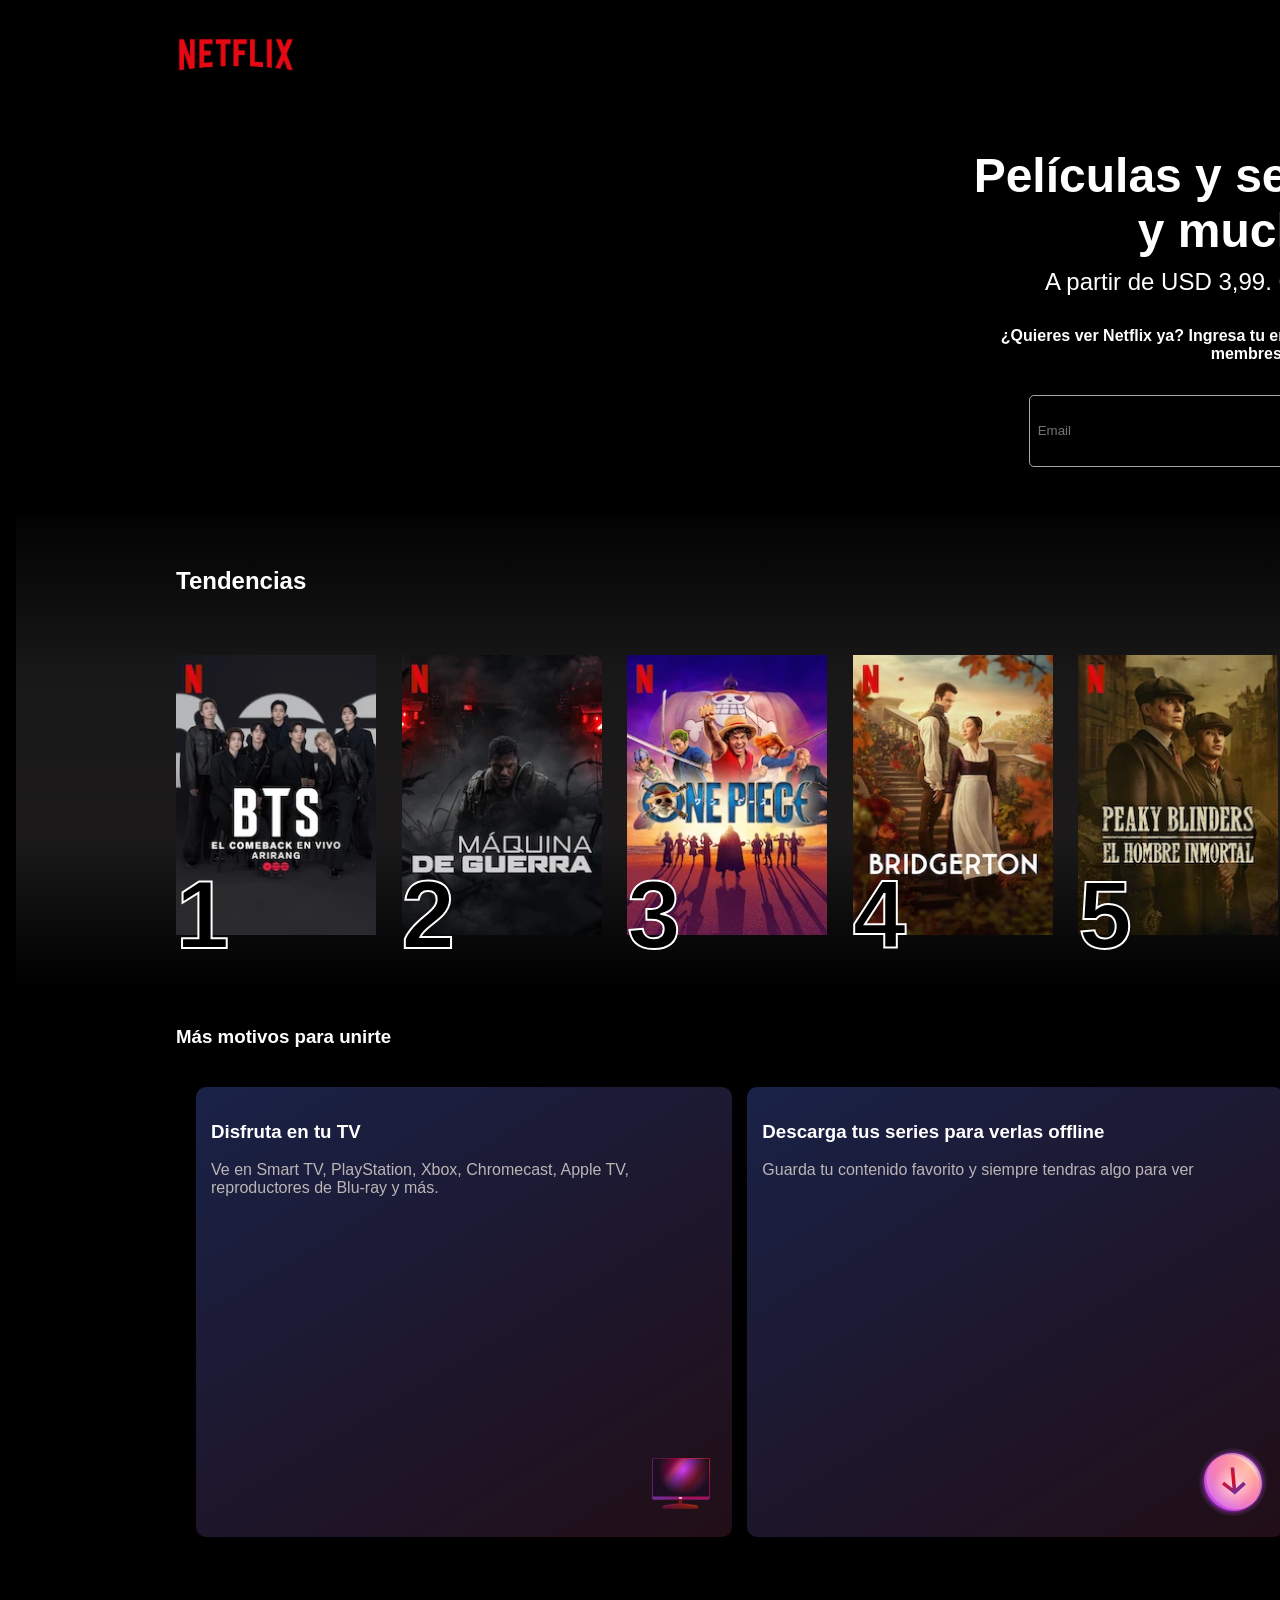
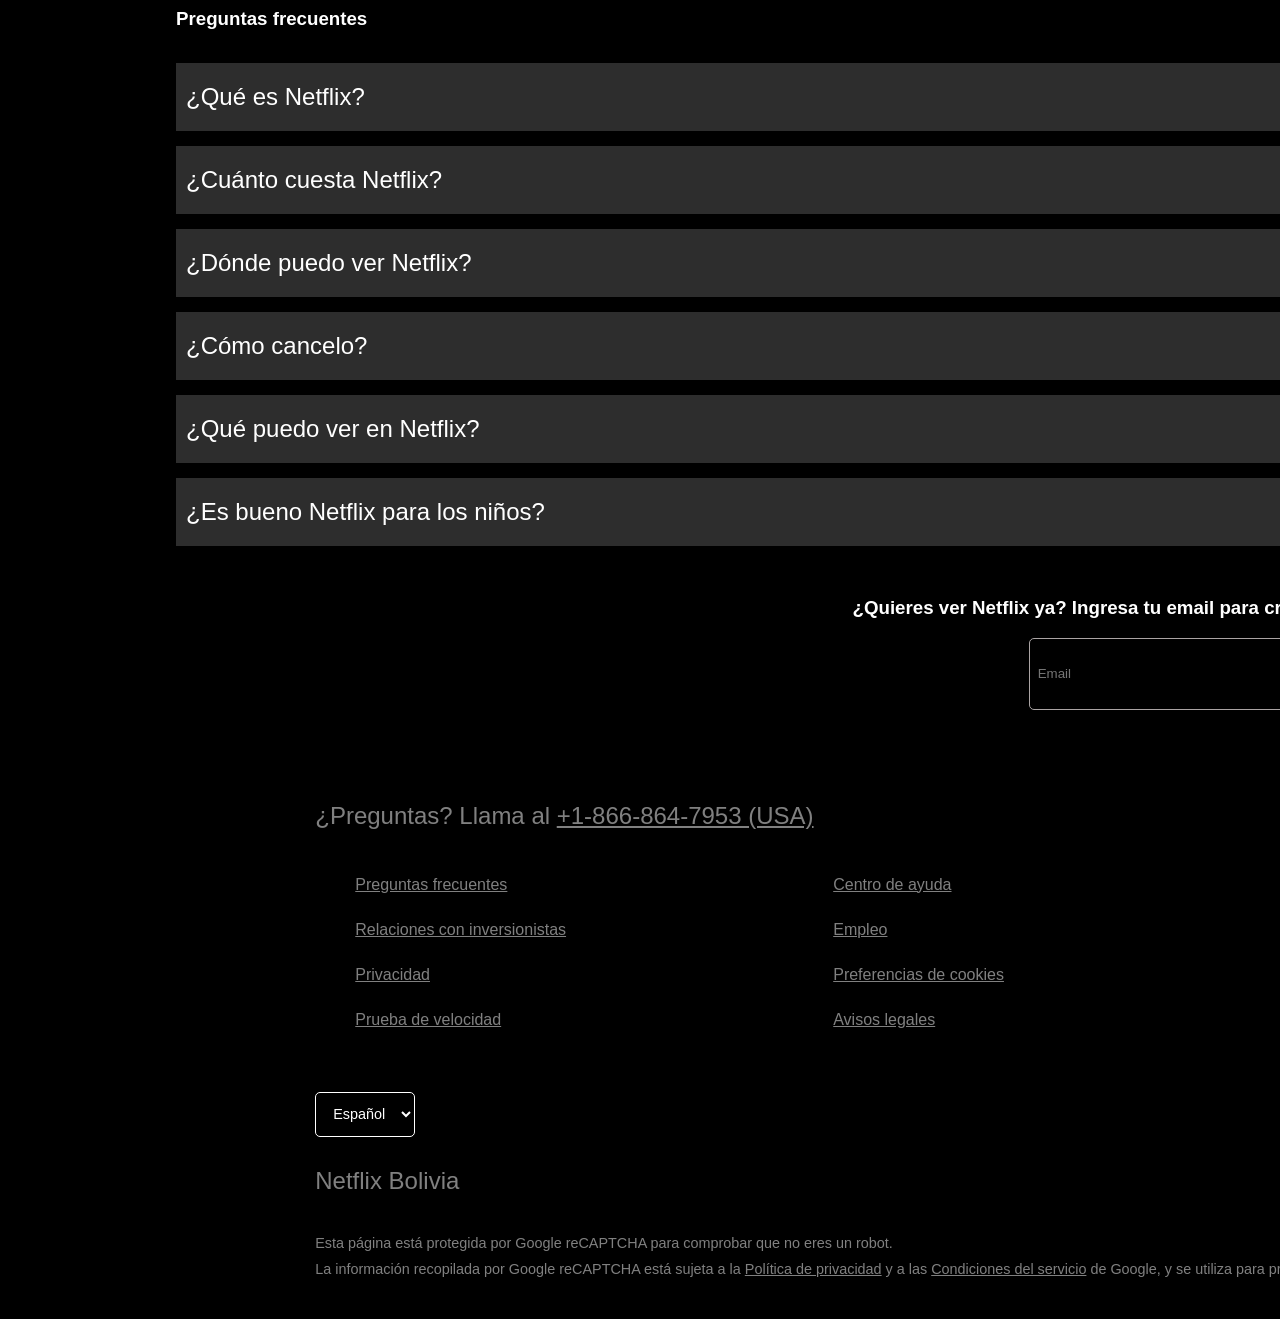
==== commit c29becb8: "correccion" ====
--- a/login.html
+++ b/login.html
@@ -1,5 +1,5 @@
 <!DOCTYPE html>
-<html lang="en">
+<html lang="es">
 
 <head>
     <meta charset="UTF-8">
@@ -21,18 +21,18 @@
                         <option value="es">Español</option>
                         <option value="en">English</option>
                     </select>
-                    <button class="btn">Iniciar sesion</button>
+                    <button class="btn">Iniciar sesión</button>
                 </div>
             </div>
         </header>
         <main>
             <section class="start">
                 <div class="contenedor_start">
-                    <h1>Peliculas y series ilimitadas y mucho mas</h1>
+                    <h1>Películas y series ilimitadas y mucho más</h1>
                     <p>A partir de USD 3,99. Cancela cuando quieras</p>
 
                     <form action="index.html" method="get">
-                        <h4>¿Quieres ver Netflix ya? Ingresa tu email para crear una cuenta o reiniciar tu membresia de
+                        <h4>¿Quieres ver Netflix ya? Ingresa tu email para crear una cuenta o reiniciar tu membresía de
                             Netflix</h4>
                         <div class="form_componentes">
                             <input class="input input_primer_inicio" type="Email" placeholder="Email" required>
@@ -79,11 +79,11 @@
                 </div>
             </section>
             <section class="motivos">
-                <h3>Mas motivos para unirte</h3>
+                <h3>Más motivos para unirte</h3>
                 <div class="contenedor">
                     <div class="contenedor_motivos">
                         <h3>Disfruta en tu TV</h3>
-                        <p>Ve en start TV, PlayStation, Xbox, Chromecast, Apple TV, reproductores de Blu-ray y mas.</p>
+                        <p>Ve en Smart TV, PlayStation, Xbox, Chromecast, Apple TV, reproductores de Blu-ray y más.</p>
                         <div class="icono_motivos">
                             <svg width="72" height="72" viewBox="0 0 72 72" fill="none">
                                 <g id="television-core-small">
@@ -243,7 +243,7 @@
                     </div>
                     <div class="contenedor_motivos">
                         <h3>Disfruta donde quieras</h3>
-                        <p>Peliculas y series ilimitadas en tu telefono, tablet, taptop y TV</p>
+                        <p>Películas y series ilimitadas en tu teléfono, tablet, laptop y TV</p>
                         <div class="icono_motivos">
                             <svg width="72" height="72" viewBox="0 0 72 72" fill="none">
                                 <g id="telescope-core-small">
@@ -497,7 +497,7 @@
                 </div>
                 <div>
                     <div class="titulo">
-                        <p>¿Cuantó cuenta Netflix?</p>
+                        <p>¿Cuánto cuesta Netflix?</p>
                         <svg class="open" viewBox="0 0 24 24" width="24" height="24" data-icon="PlusMedium"
                             data-icon-id=":R2lakq6lalaanb96:" aria-hidden="true"
                             class="default-ltr-iqcdef-cache-120l5y1 e1jjil15" xmlns="http://www.w3.org/2000/svg"
@@ -675,7 +675,7 @@
                 <p>Esta página está protegida por Google reCAPTCHA para comprobar que no eres un robot.</p>
                 <p>La información recopilada por Google reCAPTCHA está sujeta a la <a
                         href="https://policies.google.com/privacy" id="recaptcha-privacy-link"
-                        data-uia="recaptcha-privacy-link" target="_blank">Política de privacidad</a> a a las <a
+                        data-uia="recaptcha-privacy-link" target="_blank">Política de privacidad</a> y a las <a
                         href="https://policies.google.com/terms" id="recaptcha-tos-link" data-uia="recaptcha-tos-link"
                         target="_blank">Condiciones del servicio</a> de Google, y se utiliza para proporcionar, mantener
                     y mejorar el servicio de reCAPTCHA, así como para fines generales de seguridad (Google no la utiliza
@@ -685,4 +685,4 @@
     </div>
 </body>
 
-</html>+</html>
--- a/styles/login.css
+++ b/styles/login.css
@@ -161,7 +161,7 @@
 }
 
 .tendencias_components {
-    width: 100vw;
+    width: 100%;
     padding: 1rem 10rem;
 
 }
@@ -186,11 +186,13 @@
     overflow-y: hidden;
     flex-direction: row;
     flex: 0 0 auto;
-    gap: 0px 10px;
     scrollbar-width: none;
     gap: 2vw;
 }
 
+.contenedor_carrucel::-webkit-scrollbar {
+    display: none;
+}
 .carrucel h1 {
     font-size: 6rem;
     color: black;
@@ -269,10 +271,8 @@
     }
 }
 
-.open {
-    &:hover {
+.open:hover {
         animation: close 2s ease;
-    }
 }
 
 @keyframes close {
@@ -343,22 +343,16 @@
 
 ul {
     display: flex;
-    /* flex-direction: row; */
     align-items: flex-start;
-    /* flex-direction: row; */
     justify-content: flex-start;
-    /* width: calc(100% + 0.75rem); */
 
     flex-flow: row wrap;
     width: 100%;
-    /* gap: 15px; */
 }
 
 li {
     list-style: none;
-    /* padding-top: 15px; */
     width: 25%;
-    /* min-width: 35%;*/
     height: 5vh;
 }
 
@@ -381,7 +375,6 @@
 
     .start {
         width: 100%;
-        /* padding: 60px; */
     }
 
     h1 {
@@ -469,7 +462,6 @@
     /* =========================SESSION START ==================== */
     .start {
         width: 100%;
-        /* padding: 60px; */
     }
 
     .contenedor_start {
@@ -478,10 +470,7 @@
 
 
     .form_componentes {
-        /* display: flex; */
         flex-direction: column;
-
-
     }
 
     h1 {
@@ -500,20 +489,12 @@
     .carrucel {
         height: 25vh;
         width: 150px;
-        /* background-size: contain;
-        background-position: center;
-        background-repeat: no-repeat; */
         border-radius: 5px;
-
-        /* flex: 0 0 auto; */
     }
 
     .carrucel h1 {
         font-size: 4rem;
-        /* color: black; */
-        /* text-shadow: 0px 0px 2px white; */
-        /* -webkit-text-stroke: 2px white; */
-    }
+     }
 
     /* =========================== MOTIVOS ============================= */
 
@@ -529,9 +510,7 @@
         width: 100%;
         gap: 15px;
         justify-content: center;
-        /* flex-direction: row;
-        flex-wrap: wrap; */
-    }
+     }
 
     .contenedor_motivos {
         width: 100%;
@@ -543,9 +522,7 @@
 
     /* =============================== FOOTER ============================ */
     li {
-        /* list-style: none; */
-        /* padding-top: 15px; */
-        width: 50%;
+         width: 50%;
     }
 
     .form_inicio_sesion {
@@ -586,7 +563,6 @@
     }
 
     .languageHeader {
-        /* height: 5vh; */
         width: 15vw;
 
         &:focus {
@@ -629,43 +605,25 @@
     .carrucel {
         height: 25vh;
         width: 30vw;
-        /* background-size: contain;
-        background-position: center;
-        background-repeat: no-repeat; */
         border-radius: 5px;
-
-        /* flex: 0 0 auto; */
-    }
-
-    /* .carrucel h1 {
-        font-size: 5rem;
-        color: black;
-        -webkit-text-stroke: 2px white;
-    } */
+    }
 
     /* =============================== MOTIVOS ========================= */
     .motivos h3 {
         margin: 10px 0px;
     }
 
-
-
-
     .icono_motivos h3 {
         margin: 5px;
     }
 
     /* ============================ PREGUNTAS FRECUENTES ===================== */
     ul {
-        /* display: flex; */
         flex-direction: column;
-        /* gap: 5px; */
     }
 
     .titulo {
         height: 10vh;
-        /* margin-top: 5px; */
-        /* padding: 10px; */
     }
 
     .contenido p {
@@ -681,20 +639,11 @@
 
     /* ============================= FOOTER=================================== */
     li {
-        /* list-style: none; */
         padding-top: 15px;
         width: 100%;
     }
-
-    /* .privacidad p {
-        color: gray;
-        font-size: 0.9rem;
-    } */
 
     .languageFooter {
         width: 30%;
     }
-
-
-
-}+}
